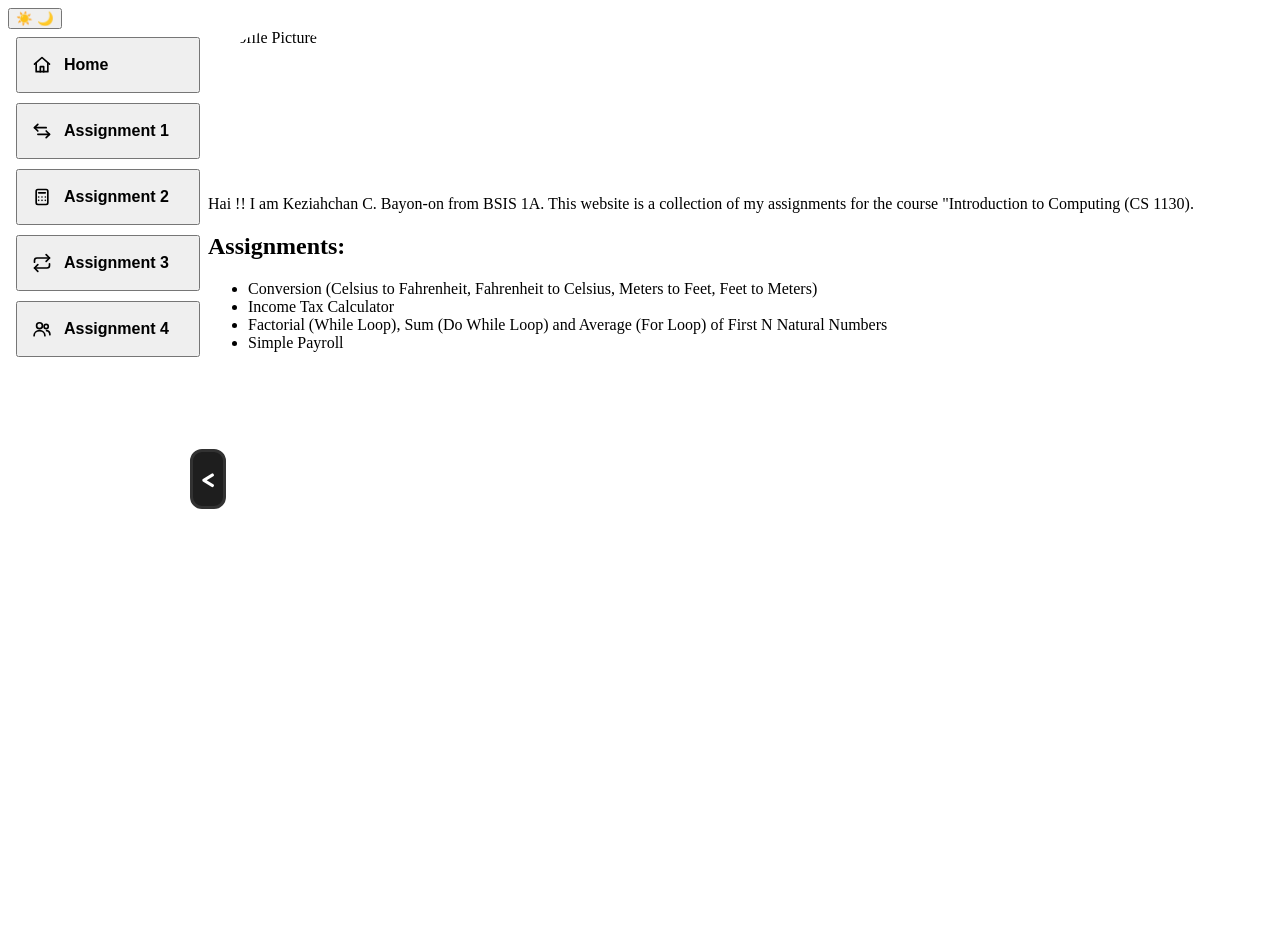
==== index.html @ 9029b4e4 "Add files via upload" ====
<!DOCTYPE html>
<html lang="en">
<head>
    <meta charset="UTF-8">
    <meta name="viewport" content="width=device-width, initial-scale=1">
    <title>Home</title>

    <link rel="icon" type="image/png" href="tiger logo.png">

    <!-- Google Fonts -->
    <link rel="preconnect" href="https://fonts.googleapis.com">
    <link rel="preconnect" href="https://fonts.gstatic.com" crossorigin>
    <link href="https://fonts.googleapis.com/css2?family=Fredoka:wght@300..700&display=swap" rel="stylesheet">

    <!-- Shared CSS -->
    <link rel="stylesheet" href="Design.css">

    <!-- Shared JavaScript -->
    <script src="theme.js" defer></script>

    <!-- Spinning Pink Heart Cursor -->
    <link rel="stylesheet" href="https://cdn.cursors-4u.net/cursors/animated/spinning-pink-heart-521de32a-32.css">

    <style>
        /* ================= SIDEBAR ================= */

        .Home-Page {
            position: relative;
            display: flex;
            height: 100vh;
            width: 100%;
            overflow: hidden;
        }

        .Menu-Bar {
            width: 200px !important;
            min-width: 200px;
            padding: 8px !important;
            flex-shrink: 0;
            overflow: hidden !important;
            box-sizing: border-box !important;
            text-align: left !important;

            transition: width 0.3s, min-width 0.3s,
                        padding 0.3s, visibility 0s;
        }

        .Home-Page.sidebar-closed .Menu-Bar {
            width: 0 !important;
            min-width: 0 !important;
            padding: 0 !important;
            visibility: hidden;

            transition: width 0.3s, min-width 0.3s,
                        padding 0.3s, visibility 0s linear 0.3s;
        }

        /* Sidebar buttons */

        .Menu-bar-buttons {
            display: flex !important;
            flex-direction: column !important;
            align-items: stretch !important;
            justify-content: flex-start !important;
            gap: 10px !important;
            margin: 0 !important;
            width: 100% !important;
        }

        .Menu-bar-buttons button {
            display: flex !important;
            align-items: center !important;
            gap: 12px !important;

            font-size: 16px !important;
            padding: 16px 14px !important;

            width: 100% !important;
            height: auto !important;
            min-width: 0 !important;
            margin: 0 !important;

            box-sizing: border-box !important;
            text-align: left !important;
            white-space: nowrap;
        }

        /* ================= SIDEBAR TOGGLE ================= */

        .Sidebar-Toggle {
            position: absolute;
            top: 50%;
            left: 200px;

            transform: translate(-50%, -50%);

            z-index: 99999;
            isolation: isolate;
            pointer-events: auto;

            width: 36px;
            height: 60px;

            font-family: "Fredoka", sans-serif;
            font-size: 22px;
            font-weight: 600;
            line-height: 1;

            color: white;
            background: #1e1e1e;

            border: 3px solid #323232;
            border-radius: 12px;

            cursor: pointer;

            transition: left 0.3s,
                        transform 0.3s,
                        background-color 0.15s;
        }

        .Sidebar-Toggle:hover {
            background: #0a0a0a;
        }

        /* Arrow position when sidebar is closed */

        .Home-Page.sidebar-closed .Sidebar-Toggle {
            left: 0;
            transform: translate(0, -50%);
        }

        /* ================= MENU ICONS ================= */

        .Menu-Icon {
            width: 20px;
            height: 20px;
            flex-shrink: 0;

            fill: none;
            stroke: currentColor;
            stroke-width: 2;
            stroke-linecap: round;
            stroke-linejoin: round;
        }

        /* ================= MOBILE ================= */

        @media (max-width: 700px) {
            .Sidebar-Toggle {
                width: 34px;
                height: 55px;
            }
        }

    </style>
</head>

<body>

    <!-- LIGHT / DARK MODE TOGGLE -->

    <button class="Theme-Toggle" id="themeToggle" type="button">
        <span class="icon-sun">☀️</span>
        <span class="icon-moon">🌙</span>
    </button>


    <!-- ================= HOME PAGE ================= -->

    <div class="Home-Page" id="homePage">

        <!-- SIDEBAR -->

        <nav class="Menu-Bar" id="menuBar">

            <div class="Menu-bar-buttons">

                <!-- HOME -->
                <button type="button" class="active"
                    onclick="location.href='index.html'">

                    <svg class="Menu-Icon" viewBox="0 0 24 24" aria-hidden="true">
                        <path d="M3 11l9-8 9 8"/>
                        <path d="M5 10v10h14V10"/>
                        <path d="M10 20v-6h4v6"/>
                    </svg>

                    <b>Home</b>
                </button>


                <!-- ASSIGNMENT 1 -->
                <button type="button"
                    onclick="location.href='ass1.html'">

                    <svg class="Menu-Icon" viewBox="0 0 24 24" aria-hidden="true">
                        <path d="M7 4L3 8l4 4"/>
                        <path d="M3 8h14"/>
                        <path d="M17 20l4-4-4-4"/>
                        <path d="M21 16H7"/>
                    </svg>

                    <b>Assignment 1</b>
                </button>


                <!-- ASSIGNMENT 2 -->
                <button type="button"
                    onclick="location.href='ass2.html'">

                    <svg class="Menu-Icon" viewBox="0 0 24 24" aria-hidden="true">
                        <rect x="5" y="3" width="14" height="18" rx="2"/>
                        <path d="M8 7h8"/>
                        <path d="M8 12h.01M12 12h.01M16 12h.01"/>
                        <path d="M8 16h.01M12 16h.01M16 16h.01"/>
                    </svg>

                    <b>Assignment 2</b>
                </button>


                <!-- ASSIGNMENT 3 -->
                <button type="button"
                    onclick="location.href='ass3.html'">

                    <svg class="Menu-Icon" viewBox="0 0 24 24" aria-hidden="true">
                        <path d="M17 2l4 4-4 4"/>
                        <path d="M3 11V9a3 3 0 0 1 3-3h15"/>
                        <path d="M7 22l-4-4 4-4"/>
                        <path d="M21 13v2a3 3 0 0 1-3 3H3"/>
                    </svg>

                    <b>Assignment 3</b>
                </button>


                <!-- ASSIGNMENT 4 -->
                <button type="button"
                    onclick="location.href='ass4.html'">

                    <svg class="Menu-Icon" viewBox="0 0 24 24" aria-hidden="true">
                        <circle cx="9" cy="8" r="3.5"/>
                        <path d="M2.5 20c0-3.6 2.9-6 6.5-6s6.5 2.4 6.5 6"/>
                        <circle cx="17" cy="9" r="2.5"/>
                        <path d="M17.5 14c2.4.3 4 2 4 5"/>
                    </svg>

                    <b>Assignment 4</b>
                </button>

            </div>

        </nav>


        <!-- OPEN / CLOSE SIDEBAR ARROW -->

        <button
            type="button"
            class="Sidebar-Toggle"
            id="sidebarToggle"
            aria-label="Close menu"
            aria-expanded="true"
            aria-controls="menuBar"
        >
            &lt;
        </button>


        <!-- ================= MAIN CONTENT ================= -->

        <main class="Content-Page-Background">

            <!-- INTRODUCTION -->

<div class="Intro">
<div class="Intro-Picture" style="width:150px; height:150px; min-width:150px; border-radius:50%; overflow:hidden; flex-shrink:0;">
    <img src="profile.jpg" alt="Profile Picture" style="width:100%; height:100%; object-fit:cover; display:block;">
</div>

                <p class="Intro-Text">
                    Hai !! I am Keziahchan C. Bayon-on from BSIS 1A. This website is a collection of my assignments for the course "Introduction to Computing (CS 1130).
                    </p>
                </div>
                        <div class="Positions">
                <h2 class="Positions-Title">Assignments:</h2>
                <ul class="Positions-List">
                    <li>Conversion (Celsius to Fahrenheit, Fahrenheit to Celsius, Meters to Feet, Feet to Meters)</li>
                    <li>Income Tax Calculator</li>
                    <li>Factorial (While Loop), Sum (Do While Loop) and Average (For Loop) of First N Natural Numbers</li>
                    <li>Simple Payroll</li>
                </ul>
            </div>
        </main>

    </div>


    <!-- ================= SIDEBAR JAVASCRIPT ================= -->

    <script>
        document.addEventListener("DOMContentLoaded", function () {

            const homePage = document.getElementById("homePage");
            const sidebarToggle = document.getElementById("sidebarToggle");

            if (!homePage || !sidebarToggle) {
                console.error("Sidebar elements not found!");
                return;
            }

            sidebarToggle.addEventListener("click", function (event) {

                event.preventDefault();

                const closed = homePage.classList.toggle("sidebar-closed");

                sidebarToggle.innerHTML = closed ? "&gt;" : "&lt;";

                sidebarToggle.setAttribute(
                    "aria-expanded",
                    String(!closed)
                );

                sidebarToggle.setAttribute(
                    "aria-label",
                    closed ? "Open menu" : "Close menu"
                );

                console.log("Sidebar toggled:", closed);

            });

        });
    </script>

</body>
</html>
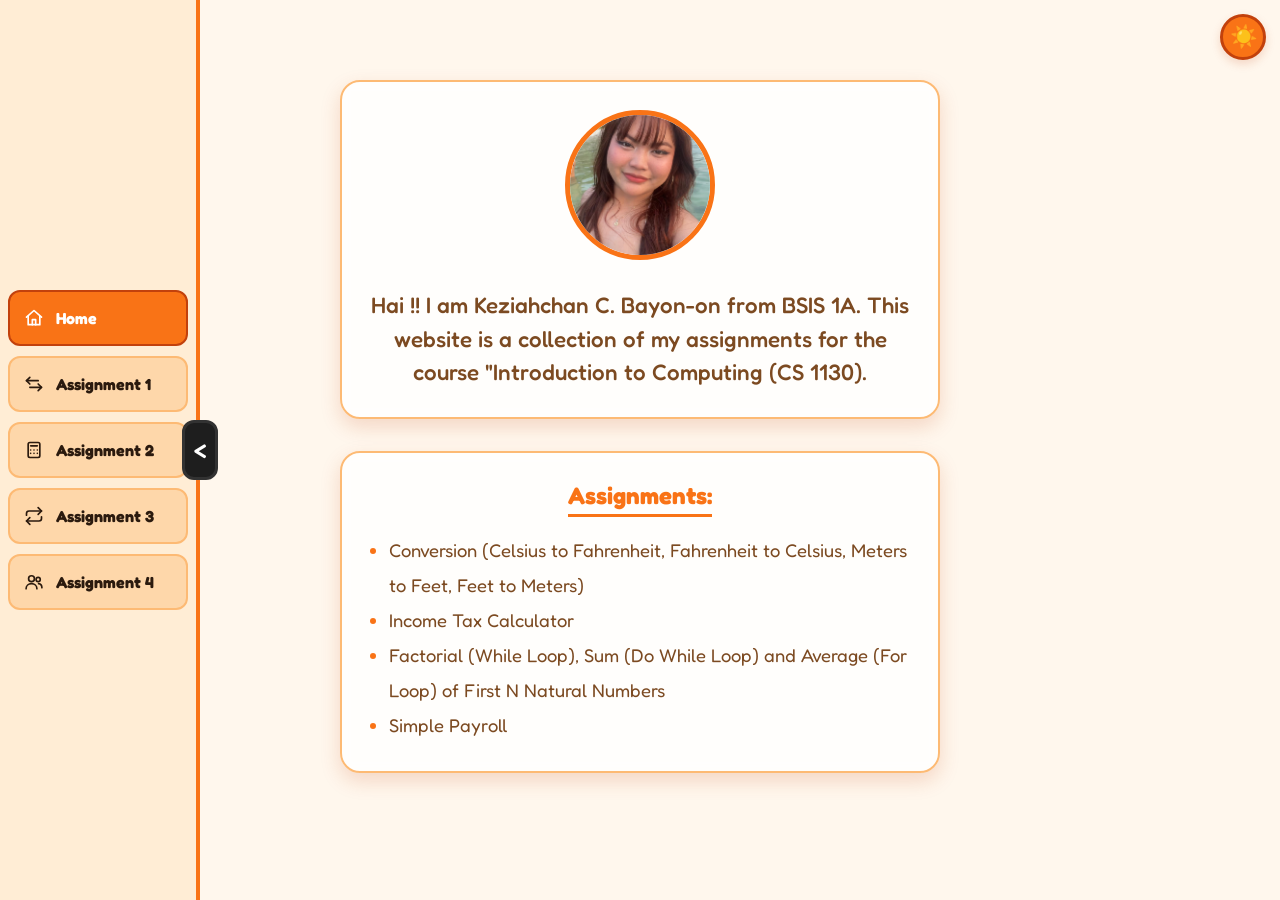
==== commit 91b3dc9c: "Update index.html" ====
--- a/index.html
+++ b/index.html
@@ -6,7 +6,7 @@
     <meta name="viewport" content="width=device-width, initial-scale=1">
     <title>Home</title>
 
-    <link rel="icon" type="image/png" href="tiger logo.png">
+    <link rel="icon" type="image/png" href="tiger-logo.png">
 
     <!-- Google Fonts -->
     <link rel="preconnect" href="https://fonts.googleapis.com">
--- a/Design.css
+++ b/Design.css
@@ -0,0 +1,324 @@
+/* ===== Orange theme: shared design for every page ===== */
+:root {
+  --font-main: "Fredoka", "Nunito", "Segoe UI", sans-serif;
+  --bg: #fff7ed;
+  --panel: #ffffff;
+  --text: #2b1a0e;
+  --text-muted: #7c4a21;
+  --accent: #f97316;
+  --accent-dark: #c2410c;
+  --bg-menu: #ffedd5;
+  --menu-btn: #fed7aa;
+  --menu-btn-hover: #fdba74;
+  --border-strong: #fdba74;
+  --accent-soft: rgba(249, 115, 22, 0.12);
+  --accent-glow: rgba(249, 115, 22, 0.45);
+  --shadow: rgba(194, 65, 12, 0.18);
+  --panel-glass: rgba(255, 255, 255, 0.84);
+  --bg-overlay: rgba(255, 247, 237, 0.10);
+  --gradient: linear-gradient(135deg, #fb923c, #ea580c);
+  --danger: #dc2626;
+  --ok: #15803d;
+  --radius: 18px;
+  --radius-sm: 12px;
+  --ease: 0.25s ease;
+}
+[data-theme="dark"] {
+  --bg: #1a1009;
+  --panel: #271810;
+  --text: #fde8d4;
+  --text-muted: #fdba74;
+  --accent: #fb923c;
+  --accent-dark: #fdba74;
+  --bg-menu: #2e1c0e;
+  --menu-btn: #3d2514;
+  --menu-btn-hover: #55321a;
+  --border-strong: #7c2d12;
+  --accent-soft: rgba(251, 146, 60, 0.15);
+  --accent-glow: rgba(251, 146, 60, 0.35);
+  --shadow: rgba(0, 0, 0, 0.5);
+  --panel-glass: rgba(39, 24, 16, 0.86);
+  --bg-overlay: rgba(20, 10, 4, 0.55);
+  --gradient: linear-gradient(135deg, #fb923c, #c2410c);
+  --danger: #f87171;
+  --ok: #4ade80;
+}
+* { box-sizing: border-box; }
+html, body { margin: 0; height: 100%; }
+body {
+  font-family: var(--font-main);
+  background: var(--bg);
+  color: var(--text);
+  transition: background 0.3s, color 0.3s;
+}
+/* ---------- Theme toggle ---------- */
+.Theme-Toggle {
+  position: fixed; top: 14px; right: 14px; z-index: 2000;
+  width: 46px; height: 46px; font-size: 22px;
+  background: var(--accent);
+  border: 3px solid var(--accent-dark);
+  border-radius: 50%;
+  cursor: pointer;
+  box-shadow: 0 4px 10px var(--shadow);
+  transition: transform 0.2s;
+}
+.Theme-Toggle:hover { transform: scale(1.1) rotate(15deg); }
+.Theme-Toggle .icon-moon { display: none; }
+[data-theme="dark"] .Theme-Toggle .icon-sun { display: none; }
+[data-theme="dark"] .Theme-Toggle .icon-moon { display: inline; }
+/* ---------- Layout and sidebar ---------- */
+.Home-Page { position: relative; display: flex; height: 100vh; width: 100%; overflow: hidden; }
+.Menu-Bar {
+  width: 200px; padding: 8px; flex-shrink: 0; overflow: hidden;
+  background: var(--bg-menu);
+  border-right: 4px solid var(--accent);
+  display: flex;
+  flex-direction: column;
+  justify-content: center; /* centers the buttons vertically */
+  transition: width 0.3s, padding 0.3s, visibility 0s linear 0s;
+}
+.Home-Page.sidebar-closed .Menu-Bar {
+  width: 0; padding: 0; visibility: hidden;
+  transition: width 0.3s, padding 0.3s, visibility 0s linear 0.3s;
+}
+.Menu-bar-buttons { display: flex; flex-direction: column; gap: 10px; width: 100%; }
+.Menu-bar-buttons button {
+  display: flex; align-items: center; gap: 12px;
+  width: 100%; padding: 16px 14px;
+  font-family: var(--font-main); font-size: 16px; text-align: left; white-space: nowrap;
+  color: var(--text); background: var(--menu-btn);
+  border: 2px solid var(--border-strong); border-radius: var(--radius-sm);
+  cursor: pointer;
+  transition: background var(--ease), transform var(--ease);
+}
+.Menu-bar-buttons button:hover { background: var(--menu-btn-hover); transform: translateX(4px); }
+.Menu-bar-buttons button.active { background: var(--accent); color: #fff; border-color: var(--accent-dark); }
+.Menu-Icon {
+  width: 20px; height: 20px; flex-shrink: 0;
+  fill: none; stroke: currentColor; stroke-width: 2;
+  stroke-linecap: round; stroke-linejoin: round;
+}
+.Sidebar-Toggle {
+  position: absolute; top: 50%; left: 200px; z-index: 1000;
+  transform: translate(-50%, -50%);
+  width: 36px; height: 60px;
+  font-family: var(--font-main); font-size: 22px; font-weight: 600; color: #fff;
+  background: var(--accent-dark); border: 3px solid var(--accent);
+  border-radius: 12px; cursor: pointer;
+  transition: left 0.3s, transform 0.3s, background-color 0.15s;
+}
+.Sidebar-Toggle:hover { background: var(--accent); }
+.Home-Page.sidebar-closed .Sidebar-Toggle { left: 0; transform: translate(0, -50%); }
+/* ---------- Content area and cards ---------- */
+.Content-Page-Background {
+  flex: 1; overflow-y: auto;
+  padding: 80px 40px 40px;
+  display: flex; flex-direction: column; align-items: center; gap: 32px;
+  background: transparent;
+}
+.Card {
+  width: 100%; max-width: 800px;
+  padding: 32px;
+  background: var(--panel-glass);
+  backdrop-filter: blur(6px);
+  border: 2px solid var(--border-strong);
+  border-radius: 20px;
+  box-shadow: 0 8px 20px var(--shadow);
+  text-align: center;
+  transition: background 0.3s, border-color 0.3s;
+}
+.Card.Wide { max-width: 980px; }
+.Card-Title {
+  display: inline-block; margin: 0 0 8px; padding-bottom: 8px;
+  font-size: 28px; font-weight: 600; color: var(--accent-dark);
+  border-bottom: 3px solid var(--accent);
+}
+.Card-Sub { margin: 0 0 26px; font-size: 16px; font-weight: 300; color: var(--text-muted); }
+/* ---------- Home page ---------- */
+.Intro { display: flex; align-items: center; gap: 28px; text-align: left; }
+.Intro-Picture {
+  width: 140px; height: 140px; flex-shrink: 0; border-radius: 50%;
+  border: 5px solid var(--accent);
+  background: var(--menu-btn) center / cover no-repeat;
+
+.Intro-Picture {
+    width: 150px !important;
+    height: 150px !important;
+    min-width: 150px;
+    min-height: 150px;
+    border-radius: 50%;
+    overflow: hidden;
+    position: relative;
+    flex-shrink: 0;
+}
+
+.Intro .Intro-Picture img {
+    width: 100% !important;
+    height: 100% !important;
+    max-width: 100%;
+    object-fit: cover;
+    object-position: center;
+    display: block;
+    position: absolute;
+    inset: 0;
+}
+
+}
+.Intro-Text { margin: 0; font-size: 1.4rem; font-weight: 500; line-height: 1.5; color: var(--text-muted); }
+.Positions { text-align: left; }
+.Positions-Title {
+  margin: 0 0 16px; font-size: 1.5rem; color: var(--accent);
+  display: inline-block; padding-bottom: 4px; border-bottom: 3px solid var(--accent);
+}
+.Positions-List { margin: 0; padding-left: 1.2rem; font-size: 1.15rem; line-height: 1.9; color: var(--text-muted); text-align: left; }
+.Positions-List li::marker { color: var(--accent); }
+/* ---------- Form pieces ---------- */
+.Panel {
+  display: flex; flex-direction: column; gap: 6px; min-width: 0; flex: 1;
+  padding: 16px 18px; text-align: left;
+  background: var(--bg-menu);
+  border: 2px solid var(--border-strong);
+  border-radius: var(--radius);
+  transition: border-color var(--ease), box-shadow var(--ease);
+}
+.Panel:focus-within { border-color: var(--accent); box-shadow: 0 0 0 4px var(--accent-soft); }
+.Panel-Result { background: var(--accent-soft); }
+.Panel-Label { font-size: 13px; font-weight: 300; letter-spacing: 0.5px; text-transform: uppercase; color: var(--text-muted); }
+.Panel-Main { display: flex; align-items: baseline; gap: 10px; }
+.Panel input, .Panel select, .Panel .Output {
+  flex: 1; width: 100%; min-width: 0;
+  font-family: var(--font-main); font-size: 28px; font-weight: 600; color: var(--text);
+  background: none; border: none; outline: none;
+  overflow-x: auto; white-space: nowrap;
+}
+.Panel select { font-size: 20px; cursor: pointer; }
+.Panel select option { color: #2b1a0e; }
+.Panel input::placeholder { color: var(--text-muted); font-weight: 300; }
+.Output.empty { color: var(--text-muted); font-weight: 300; }
+.Output.error { font-size: 18px; color: var(--danger); }
+.Unit { flex-shrink: 0; font-size: 20px; font-weight: 600; color: var(--accent); }
+.Row { display: flex; align-items: stretch; gap: 14px; }
+.Arrow {
+  flex-shrink: 0; align-self: center; display: grid; place-items: center;
+  width: 44px; height: 44px; font-size: 20px; color: #fff;
+  background: var(--gradient); border-radius: 50%; box-shadow: 0 4px 16px var(--accent-glow);
+}
+.Stack { display: flex; flex-direction: column; gap: 14px; }
+.Form-Grid { display: grid; grid-template-columns: repeat(2, 1fr); gap: 14px; }
+.Message { min-height: 22px; margin: 12px 0 0; font-size: 15px; color: var(--danger); }
+.Message.ok { color: var(--ok); }
+.Formula { margin: 20px 0 0; font-size: 15px; font-weight: 300; color: var(--text-muted); }
+.Formula strong { font-weight: 600; color: var(--accent); }
+.Action {
+  padding: 14px 26px;
+  font-family: var(--font-main); font-size: 16px; font-weight: 600; color: #fff;
+  background: var(--gradient); border: none; border-radius: var(--radius-sm);
+  cursor: pointer; box-shadow: 0 4px 14px var(--accent-glow);
+  transition: transform var(--ease), box-shadow var(--ease);
+}
+.Action:hover { transform: translateY(-2px); box-shadow: 0 6px 20px var(--accent-glow); }
+.Action.Danger { background: linear-gradient(135deg, #ef4444, #b91c1c); box-shadow: 0 4px 14px rgba(220, 38, 38, 0.4); }
+.Button-Row { margin-top: 16px; }
+.Delete-Row { display: flex; align-items: stretch; gap: 14px; margin-top: 8px; }
+/* ---------- Result cards (Assignment 3) ---------- */
+.Results { display: grid; gap: 12px; margin-top: 8px; }
+.Result-Card {
+  padding: 16px 20px; text-align: left;
+  background: var(--accent-soft); border: 2px solid var(--border-strong); border-radius: var(--radius);
+}
+.Result-Label { font-size: 13px; letter-spacing: 0.5px; text-transform: uppercase; color: var(--text-muted); }
+.Result-Loop { font-size: 12px; color: var(--accent); }
+.Result-Value { margin-top: 6px; font-size: 26px; font-weight: 600; word-break: break-all; max-height: 160px; overflow-y: auto; }
+.Result-Value.empty { font-weight: 300; color: var(--text-muted); }
+/* ---------- Tables (Assignments 2 and 4) ---------- */
+.Table-Wrap { margin-top: 26px; overflow-x: auto; border: 2px solid var(--border-strong); border-radius: var(--radius); }
+.Data-Table { width: 100%; border-collapse: collapse; font-size: 14px; text-align: left; }
+.Data-Table caption { padding: 14px 16px 6px; font-size: 13px; letter-spacing: 0.5px; text-transform: uppercase; text-align: left; color: var(--text-muted); }
+.Data-Table th, .Data-Table td { padding: 10px 16px; white-space: nowrap; border-top: 1px solid var(--border-strong); }
+.Data-Table th { font-weight: 600; color: var(--accent-dark); background: var(--bg-menu); }
+.Data-Table td { font-weight: 300; }
+.Data-Table tbody tr.active { background: var(--accent-soft); }
+.Data-Table tbody tr.active td { font-weight: 600; color: var(--accent); }
+.Data-Table td.net { font-weight: 600; color: var(--accent); }
+.Data-Table td.empty-row { text-align: center; color: var(--text-muted); padding: 22px; }
+.Data-Table tfoot td { font-weight: 600; background: var(--accent-soft); }
+/* ---------- Chips (Assignment 1) ---------- */
+.Swap { cursor: pointer; border: none; transition: transform 0.35s ease; }
+.Swap:hover { transform: rotate(180deg) scale(1.08); }
+/* ---------- Mobile ---------- */
+@media (max-width: 700px) {
+  .Content-Page-Background { padding: 80px 16px 24px; }
+  .Card { padding: 24px 16px; }
+  .Card-Title { font-size: 24px; }
+  .Intro { flex-direction: column; text-align: center; }
+  .Intro-Text { font-size: 1.15rem; }
+  .Row, .Delete-Row { flex-direction: column; }
+  .Arrow { transform: rotate(90deg); }
+  .Form-Grid { grid-template-columns: 1fr; }
+  .Panel input, .Panel .Output { font-size: 24px; }
+  .Result-Value { font-size: 22px; }
+}
+/* ---------- Steady background ---------- */
+body::before {
+  content: "";
+  position: fixed;
+  inset: 0;
+  z-index: -1;
+  background-color: var(--bg);
+  background-image:
+    linear-gradient(var(--bg-overlay), var(--bg-overlay)),
+    url("bg.jpg");
+  background-repeat: no-repeat;
+  background-size: auto, cover;
+  background-position: 0 0, center;
+}
+
+.Content-Page-Background > .Intro,
+.Content-Page-Background > .Positions {
+  width: 100%;
+  max-width: 800px;
+  padding: 28px;
+  background: var(--panel-glass);
+  backdrop-filter: blur(6px);
+  border: 2px solid var(--border-strong);
+  border-radius: 20px;
+  box-shadow: 0 8px 20px var(--shadow);
+}
+
+html, body, * {
+  cursor: url("[data-uri]") 16 2, auto;
+}
+a, button, label, select, summary, [role="button"],
+.Action, .Swap, .Theme-Toggle, .Sidebar-Toggle,
+.Menu-bar-buttons button, .Chip {
+  cursor: url("[data-uri]") 16 4, pointer;
+}
+input[type="text"], input[type="number"], textarea {
+  cursor: text;
+}
+/* Sidebar toggle: keep the control above the page content and clickable. */
+.Sidebar-Toggle { z-index: 2001; pointer-events: auto; }
+.Home-Page.sidebar-closed .Menu-Bar { min-width: 0; }
+
+.Intro-Picture img {
+    width: 100%;
+    height: 100%;
+    object-fit: cover;
+    display: block;
+}
+
+.Intro-Text {
+    text-align: center;
+
+}
+.Content-Page-Background > .Intro,
+.Content-Page-Background > .Positions {
+    display: flex;
+    flex-direction: column;
+    align-items: center;
+    text-align: center;
+    align-self: flex-start;
+    margin-left: 100px;
+    width: 600px;
+    max-width: calc(100% - 40px);
+}
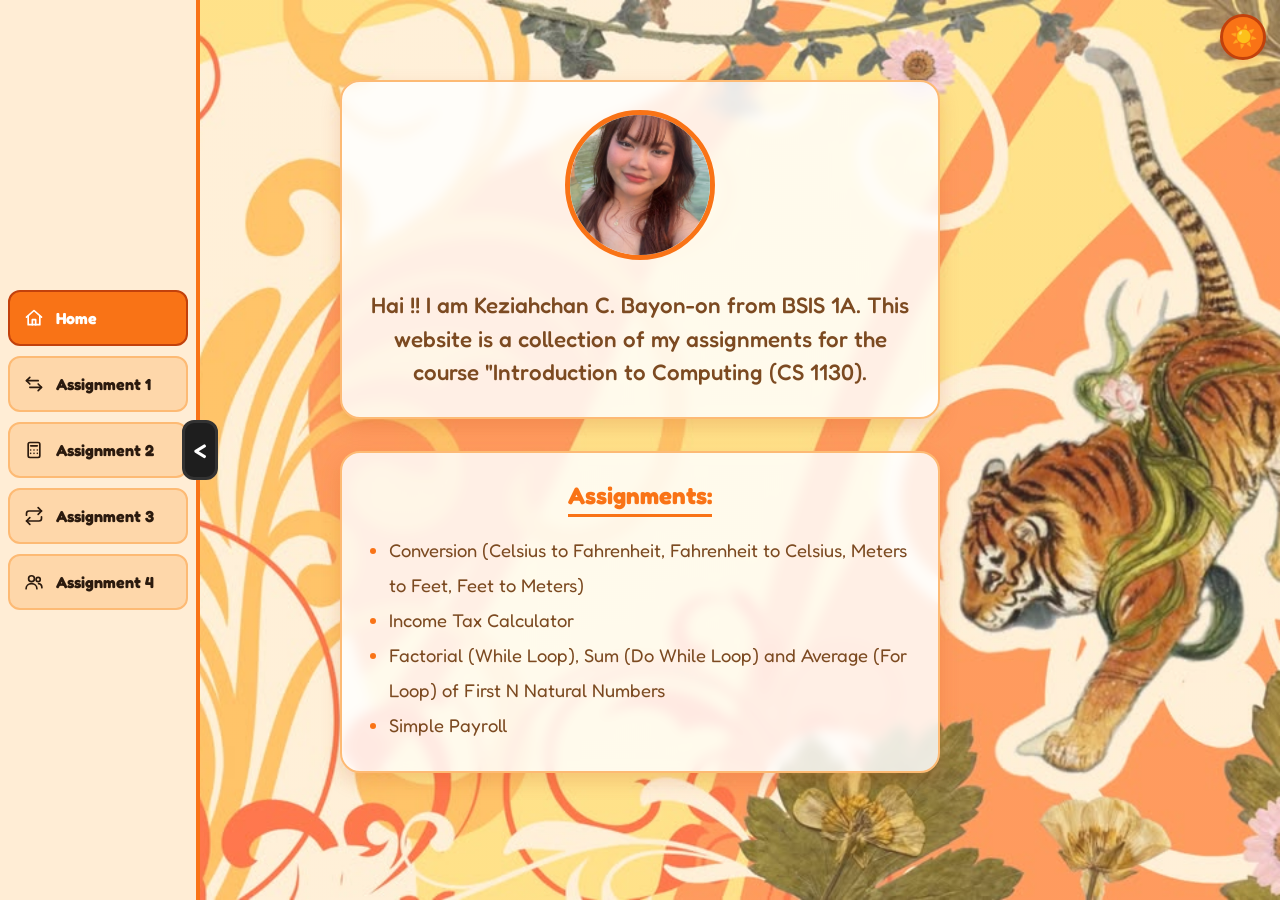
==== commit 1340c974: "Update index.html" ====
--- a/index.html
+++ b/index.html
@@ -297,44 +297,5 @@
 
     </div>
 
-
-    <!-- ================= SIDEBAR JAVASCRIPT ================= -->
-
-    <script>
-        document.addEventListener("DOMContentLoaded", function () {
-
-            const homePage = document.getElementById("homePage");
-            const sidebarToggle = document.getElementById("sidebarToggle");
-
-            if (!homePage || !sidebarToggle) {
-                console.error("Sidebar elements not found!");
-                return;
-            }
-
-            sidebarToggle.addEventListener("click", function (event) {
-
-                event.preventDefault();
-
-                const closed = homePage.classList.toggle("sidebar-closed");
-
-                sidebarToggle.innerHTML = closed ? "&gt;" : "&lt;";
-
-                sidebarToggle.setAttribute(
-                    "aria-expanded",
-                    String(!closed)
-                );
-
-                sidebarToggle.setAttribute(
-                    "aria-label",
-                    closed ? "Open menu" : "Close menu"
-                );
-
-                console.log("Sidebar toggled:", closed);
-
-            });
-
-        });
-    </script>
-
 </body>
 </html>
--- a/Design.css
+++ b/Design.css
@@ -231,7 +231,7 @@
 .Result-Value { margin-top: 6px; font-size: 26px; font-weight: 600; word-break: break-all; max-height: 160px; overflow-y: auto; }
 .Result-Value.empty { font-weight: 300; color: var(--text-muted); }
 /* ---------- Tables (Assignments 2 and 4) ---------- */
-.Table-Wrap { margin-top: 26px; overflow-x: auto; border: 2px solid var(--border-strong); border-radius: var(--radius); }
+.Table-Wrap { margin-top: 26px; overflow-x: auto; border: 2px solid var(--border-strong); border-radius: var(--radius); background: var(--panel-glass); }
 .Data-Table { width: 100%; border-collapse: collapse; font-size: 14px; text-align: left; }
 .Data-Table caption { padding: 14px 16px 6px; font-size: 13px; letter-spacing: 0.5px; text-transform: uppercase; text-align: left; color: var(--text-muted); }
 .Data-Table th, .Data-Table td { padding: 10px 16px; white-space: nowrap; border-top: 1px solid var(--border-strong); }
@@ -267,7 +267,7 @@
   background-color: var(--bg);
   background-image:
     linear-gradient(var(--bg-overlay), var(--bg-overlay)),
-    url("bg.jpg");
+    url("Bg.jpg");
   background-repeat: no-repeat;
   background-size: auto, cover;
   background-position: 0 0, center;
@@ -321,4 +321,4 @@
     margin-left: 100px;
     width: 600px;
     max-width: calc(100% - 40px);
-}+}
